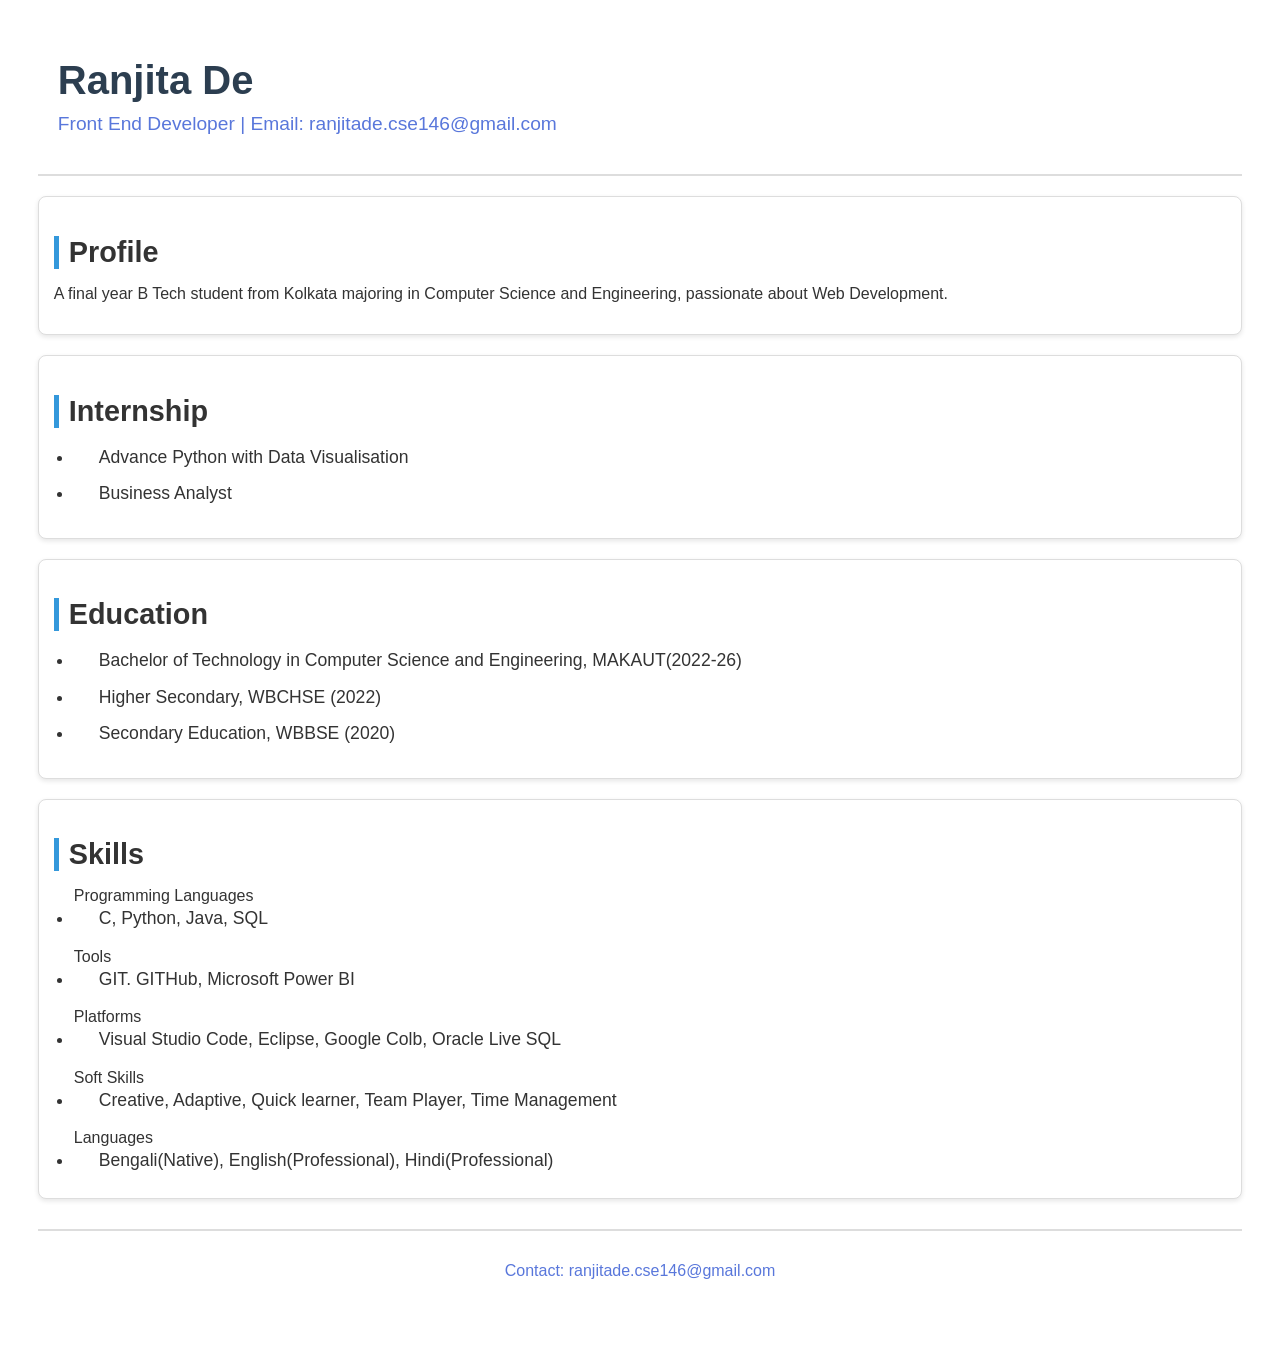
==== index.html @ cf59ed23 "renaming" ====
<!DOCTYPE html>
<html lang="en">
<head>
    <meta charset="UTF-8">
    <meta name="viewport" content="width=device-width, initial-scale=1.0">
    <title>Ranjita De-Resume</title>
    <link rel="stylesheet" href="style.css">
    <style>
        body{
            font-family: Arial, Helvetica, sans-serif;
            background-color: white;
            font-size: medium;
            margin: 1cm;
            padding: 0%;
        }

        header{
            text-align: left;
        }

        header h1{
            text-decoration-thickness: inherit;
        }

        header p {
         font-size: 1.2em;
         color: rgb(89, 119, 219);
        }

        section {
        background-color: #fff;
        margin: 20px 0;
        padding: 15px;
        border-radius: 8px;
        box-shadow: 0 2px 5px rgba(0, 0, 0, 0.1);
        }

        section h2 {
        font-size: 1.8em;
        margin-bottom: 10px;
        color: #333;
        }

        ul {
        list-style-type:disc;
        padding-left: 20px;
        }

        ul li {
         margin-bottom: 10px;
        font-size: 1.1em;
        padding-left: 25px;
        }

        footer {
        text-align: center;
        margin-top: 30px;
        font-size: 1em;
        }

        footer p{
            color: rgb(89, 119, 219) ;
        }
        @media (max-width: 768px) {
        header h1 {
        font-size: 2em;
        }
        section h2 {
        font-size: 1.5em;
        }
        ul {
        padding-left: 15px;
        }
        }
    </style>
</head>
<body>
    <header>
        <h1>Ranjita De</h1>
        <p>Front End Developer | Email: ranjitade.cse146@gmail.com </p>
    </header>
    <section id="profile">
        <h2>Profile</h2>
        <p>A final year B Tech student from Kolkata majoring in Computer Science and Engineering, passionate about Web Development.</p>
    </section>
    <section id="work experience">
        <h2>Internship</h2>
        <ul>
            <li>Advance Python with Data Visualisation</li>
            <li>Business Analyst</li>
            
        </ul>
    </section>
     <section id="education">
        <h2>Education</h2>
        <ul>
            <li>Bachelor of Technology in Computer Science and Engineering, MAKAUT(2022-26)</li>
            <li>Higher Secondary, WBCHSE (2022)</li>
            <li>Secondary Education, WBBSE (2020)</li>
        </ul>
    </section>
    <section id="skills">
        <h2>Skills</h2>

            <ul>Programming Languages
                <li>C, Python, Java, SQL</li>
            </ul>
            <ul>Tools
                <li>GIT. GITHub, Microsoft Power BI</li>
            </ul>
            <ul>Platforms
                <li>Visual Studio Code, Eclipse, Google Colb, Oracle Live SQL</li>
            </ul>
            <ul>Soft Skills
                <li>Creative, Adaptive, Quick learner, Team Player, Time Management</li>
            </ul>
            <ul>Languages
                <li>Bengali(Native), English(Professional), Hindi(Professional)</li>
            </ul>
            
    </section>
    </section>
    <footer>
        <p>Contact: ranjitade.cse146@gmail.com</p>
    </footer>
</body>
</html>
---- style.css ----
body {
    margin: 0;
    padding: 0;
    font-family: 'Poppins', Arial, sans-serif;
    background-color: #f4f6f9;
    color: #333;
}


body {
    margin: 20px;
}


header {
    text-align: center;
    padding: 20px;
    border-bottom: 2px solid #ddd;
}

header h1 {
    margin: 0;
    font-size: 2.5em;
    color: #2c3e50;
}

header p {
    font-size: 1.1em;
    color: #3498db;
    margin-top: 10px;
}


section {
    background-color: #ffffff;
    margin: 20px 0;
    padding: 20px;
    border-radius: 10px;

    /* Box Model */
    border: 1px solid #ddd;
    box-shadow: 0 3px 8px rgba(0, 0, 0, 0.1);
}


section h2 {
    font-size: 1.6em;
    color: #2c3e50;
    border-left: 5px solid #3498db;
    padding-left: 10px;
    margin-bottom: 15px;
}


ul {
    padding-left: 20px;
}

ul li {
    margin-bottom: 8px;
    line-height: 1.5;
}


#skills ul {
    margin-bottom: 10px;
}


footer {
    text-align: center;
    margin-top: 30px;
    padding: 15px;
    border-top: 2px solid #ddd;
}

footer p {
    color: #3498db;
    font-size: 1em;
}


section:hover {
    transform: translateY(-3px);
    transition: 0.3s;
}


@media (max-width: 768px) {
    body {
        margin: 10px;
    }

    header h1 {
        font-size: 2em;
    }

    section {
        padding: 15px;
    }

    section h2 {
        font-size: 1.4em;
    }
}
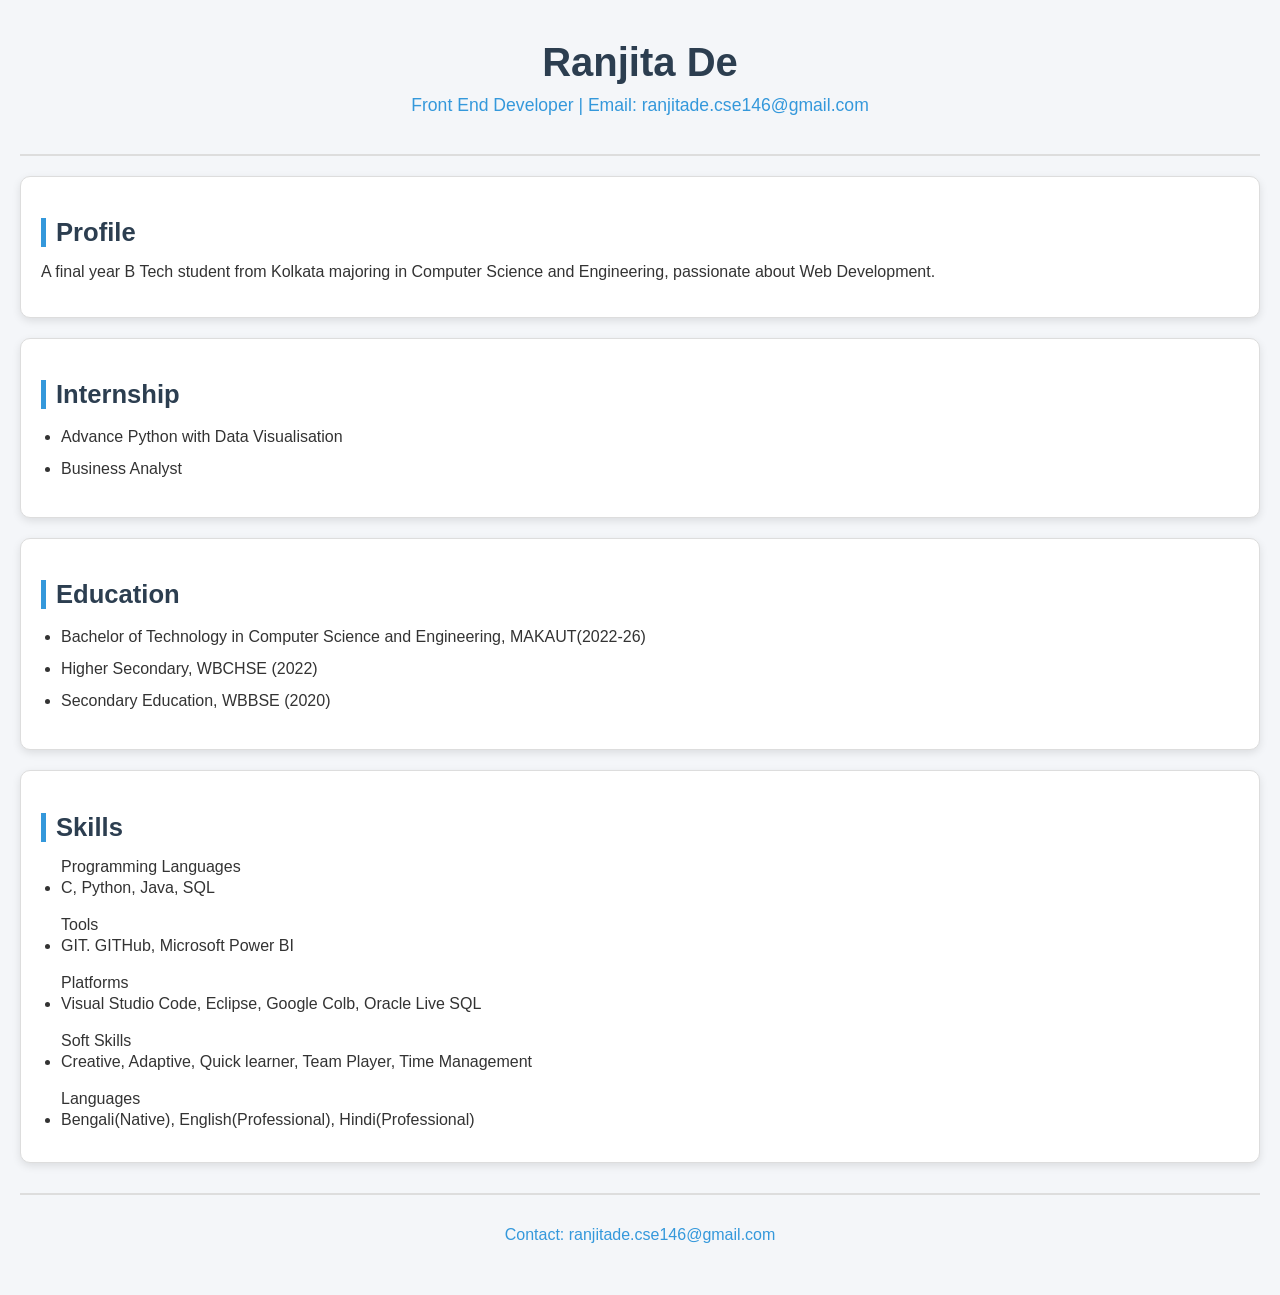
==== commit 3525c0ed: "Internal Style adding" ====
--- a/index.html
+++ b/index.html
@@ -4,75 +4,114 @@
     <meta charset="UTF-8">
     <meta name="viewport" content="width=device-width, initial-scale=1.0">
     <title>Ranjita De-Resume</title>
-    <link rel="stylesheet" href="style.css">
+    
     <style>
-        body{
-            font-family: Arial, Helvetica, sans-serif;
-            background-color: white;
-            font-size: medium;
-            margin: 1cm;
-            padding: 0%;
-        }
+body {
+    margin: 0;
+    padding: 0;
+    font-family: 'Poppins', Arial, sans-serif;
+    background-color: #f4f6f9;
+    color: #333;
+}
 
-        header{
-            text-align: left;
-        }
 
-        header h1{
-            text-decoration-thickness: inherit;
-        }
+body {
+    margin: 20px;
+}
 
-        header p {
-         font-size: 1.2em;
-         color: rgb(89, 119, 219);
-        }
 
-        section {
-        background-color: #fff;
-        margin: 20px 0;
+header {
+    text-align: center;
+    padding: 20px;
+    border-bottom: 2px solid #ddd;
+}
+
+header h1 {
+    margin: 0;
+    font-size: 2.5em;
+    color: #2c3e50;
+}
+
+header p {
+    font-size: 1.1em;
+    color: #3498db;
+    margin-top: 10px;
+}
+
+
+section {
+    background-color: #ffffff;
+    margin: 20px 0;
+    padding: 20px;
+    border-radius: 10px;
+
+    /* Box Model */
+    border: 1px solid #ddd;
+    box-shadow: 0 3px 8px rgba(0, 0, 0, 0.1);
+}
+
+
+section h2 {
+    font-size: 1.6em;
+    color: #2c3e50;
+    border-left: 5px solid #3498db;
+    padding-left: 10px;
+    margin-bottom: 15px;
+}
+
+
+ul {
+    padding-left: 20px;
+}
+
+ul li {
+    margin-bottom: 8px;
+    line-height: 1.5;
+}
+
+
+#skills ul {
+    margin-bottom: 10px;
+}
+
+
+footer {
+    text-align: center;
+    margin-top: 30px;
+    padding: 15px;
+    border-top: 2px solid #ddd;
+}
+
+footer p {
+    color: #3498db;
+    font-size: 1em;
+}
+
+
+section:hover {
+    transform: translateY(-3px);
+    transition: 0.3s;
+}
+
+
+@media (max-width: 768px) {
+    body {
+        margin: 10px;
+    }
+
+    header h1 {
+        font-size: 2em;
+    }
+
+    section {
         padding: 15px;
-        border-radius: 8px;
-        box-shadow: 0 2px 5px rgba(0, 0, 0, 0.1);
-        }
+    }
 
-        section h2 {
-        font-size: 1.8em;
-        margin-bottom: 10px;
-        color: #333;
-        }
-
-        ul {
-        list-style-type:disc;
-        padding-left: 20px;
-        }
-
-        ul li {
-         margin-bottom: 10px;
-        font-size: 1.1em;
-        padding-left: 25px;
-        }
-
-        footer {
-        text-align: center;
-        margin-top: 30px;
-        font-size: 1em;
-        }
-
-        footer p{
-            color: rgb(89, 119, 219) ;
-        }
-        @media (max-width: 768px) {
-        header h1 {
-        font-size: 2em;
-        }
-        section h2 {
-        font-size: 1.5em;
-        }
-        ul {
-        padding-left: 15px;
-        }
-        }
-    </style>
+    section h2 {
+        font-size: 1.4em;
+    }
+}
+    </style> 
 </head>
 <body>
     <header>
